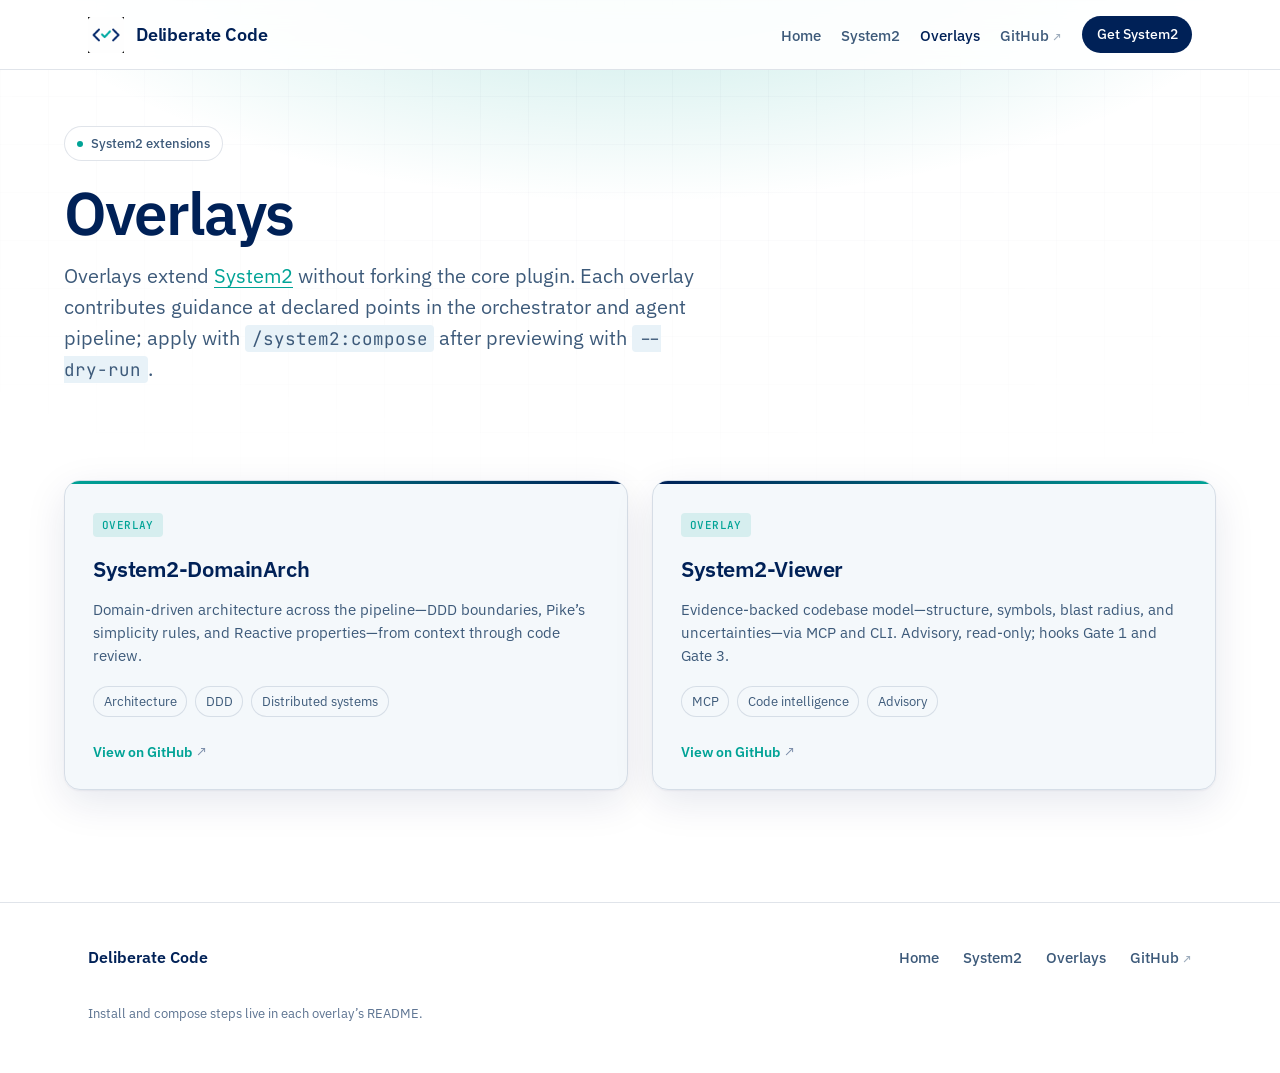
==== overlays/index.html @ 23c70633 "Initial site: Deliberate Code organization homepage and product pages Static GitHub Pages site with " ====
<!DOCTYPE html>
<html lang="en">
  <head>
    <meta charset="utf-8" />
    <meta name="viewport" content="width=device-width, initial-scale=1" />
    <title>Overlays — Deliberate Code</title>
    <meta
      name="description"
      content="System2 overlay library: extensions that inject domain guidance into the multi-agent pipeline."
    />
    <meta property="og:title" content="Overlays — Deliberate Code" />
    <meta
      property="og:description"
      content="System2 overlay library: extensions that inject domain guidance into the multi-agent pipeline."
    />
    <meta property="og:type" content="website" />
    <meta
      property="og:url"
      content="https://deliberatecode.github.io/overlays/"
    />
    <meta
      property="og:image"
      content="https://deliberatecode.github.io/assets/apple-touch-icon.png"
    />
    <link rel="icon" href="../assets/favicon-96.png" type="image/png" />
    <link rel="apple-touch-icon" href="../assets/apple-touch-icon.png" />
    <link rel="preconnect" href="https://fonts.googleapis.com" />
    <link rel="preconnect" href="https://fonts.gstatic.com" crossorigin />
    <link
      href="https://fonts.googleapis.com/css2?family=IBM+Plex+Sans:wght@400;500;600&family=JetBrains+Mono:wght@400;500&display=swap"
      rel="stylesheet"
    />
    <link rel="stylesheet" href="../css/site.css" />
    <script src="../js/site.js" defer></script>
  </head>
  <body>
    <a class="skip-link" href="#main">Skip to content</a>

    <header class="site-header">
      <div class="header-inner">
        <a class="brand" href="/">
          <img
            class="brand-mark"
            src="../assets/favicon-96.png"
            width="36"
            height="36"
            alt=""
          />
          <span class="brand-text">Deliberate Code</span>
        </a>
        <nav class="site-nav" data-site-nav aria-label="Site"></nav>
      </div>
    </header>

    <main id="main">
      <section class="page-hero wrap">
        <p class="hero-eyebrow">System2 extensions</p>
        <h1>Overlays</h1>
        <p class="hero-lede section-intro--full">
          Overlays extend <a href="/system2/">System2</a> without forking the
          core plugin. Each overlay contributes guidance at declared points in
          the orchestrator and agent pipeline; apply with
          <code>/system2:compose</code> after previewing with
          <code>--dry-run</code>.
        </p>
      </section>

      <section class="section wrap overlay-grid-section">
        <div class="overlay-grid">
          <article class="overlay-card overlay-card--domainarch">
            <a
              class="overlay-card-link external"
              href="https://github.com/DeliberateCode/System2-DomainArch"
              target="_blank"
              rel="noopener noreferrer"
            >
              <span class="overlay-card-accent" aria-hidden="true"></span>
              <span class="overlay-card-badge">overlay</span>
              <h2 class="overlay-card-title">System2-DomainArch</h2>
              <p class="overlay-card-desc">
                Domain-driven architecture across the pipeline—DDD boundaries,
                Pike’s simplicity rules, and Reactive properties—from context
                through code review.
              </p>
              <div class="tag-row overlay-card-tags">
                <span class="tag">Architecture</span>
                <span class="tag">DDD</span>
                <span class="tag">Distributed systems</span>
              </div>
              <span class="overlay-card-cta">View on GitHub</span>
            </a>
          </article>

          <article class="overlay-card overlay-card--viewer">
            <a
              class="overlay-card-link external"
              href="https://github.com/DeliberateCode/System2-Viewer"
              target="_blank"
              rel="noopener noreferrer"
            >
              <span class="overlay-card-accent" aria-hidden="true"></span>
              <span class="overlay-card-badge">overlay</span>
              <h2 class="overlay-card-title">System2-Viewer</h2>
              <p class="overlay-card-desc">
                Evidence-backed codebase model—structure, symbols, blast radius,
                and uncertainties—via MCP and CLI. Advisory, read-only;
                hooks Gate&nbsp;1 and Gate&nbsp;3.
              </p>
              <div class="tag-row overlay-card-tags">
                <span class="tag">MCP</span>
                <span class="tag">Code intelligence</span>
                <span class="tag">Advisory</span>
              </div>
              <span class="overlay-card-cta">View on GitHub</span>
            </a>
          </article>
        </div>
      </section>
    </main>

    <footer class="site-footer">
      <div class="wrap footer-inner">
        <span class="footer-brand">Deliberate Code</span>
        <ul class="footer-links">
          <li><a href="/">Home</a></li>
          <li><a href="/system2/">System2</a></li>
          <li><a href="/overlays/">Overlays</a></li>
          <li>
            <a
              class="external"
              href="https://github.com/DeliberateCode"
              target="_blank"
              rel="noopener noreferrer"
              >GitHub</a
            >
          </li>
        </ul>
        <p class="footer-meta">
          Install and compose steps live in each overlay’s README.
        </p>
      </div>
    </footer>
  </body>
</html>
---- css/site.css ----
/* Deliberate Code — site styles */

:root {
  color-scheme: light dark;

  --font-display: "IBM Plex Sans", ui-sans-serif, system-ui, sans-serif;
  --font-body: "IBM Plex Sans", ui-sans-serif, system-ui, sans-serif;
  --font-mono: "JetBrains Mono", ui-monospace, monospace;

  /* Brand palette from Deliberate Code logo assets */
  --brand-navy: #002157;
  --brand-teal: #00a396;
  --brand-navy-rgb: 0, 33, 87;
  --brand-teal-rgb: 0, 163, 150;

  --bg: #ffffff;
  --bg-elevated: #f4f8fb;
  --fg: var(--brand-navy);
  --muted: #3d5a7a;
  --muted-soft: #5c7391;
  --accent: var(--brand-teal);
  --accent-hover: #008a80;
  --accent-soft: rgba(var(--brand-teal-rgb), 0.12);
  --accent-glow: rgba(var(--brand-teal-rgb), 0.28);
  --border: rgba(var(--brand-navy-rgb), 0.12);
  --border-strong: rgba(var(--brand-navy-rgb), 0.22);
  --surface: rgba(255, 255, 255, 0.82);
  --shadow: 0 1px 2px rgba(var(--brand-navy-rgb), 0.06),
    0 12px 40px rgba(var(--brand-navy-rgb), 0.1);
  --code-bg: #e8f2f8;
  --grid-line: rgba(var(--brand-navy-rgb), 0.06);
  --header-bg: rgba(255, 255, 255, 0.9);
  --step-bg: #ffffff;
  --system1-bg: rgba(var(--brand-navy-rgb), 0.04);
  --system2-bg: rgba(var(--brand-teal-rgb), 0.08);
}

@media (prefers-color-scheme: dark) {
  :root {
    --bg: #001428;
    --bg-elevated: #0a2240;
    --fg: #eef4fb;
    --muted: #8aa3c0;
    --muted-soft: #6b849f;
    --accent: #00c9b7;
    --accent-hover: #5ee8dc;
    --accent-soft: rgba(var(--brand-teal-rgb), 0.18);
    --accent-glow: rgba(var(--brand-teal-rgb), 0.35);
    --border: rgba(238, 244, 251, 0.1);
    --border-strong: rgba(238, 244, 251, 0.18);
    --surface: rgba(10, 34, 64, 0.85);
    --shadow: 0 1px 2px rgba(0, 0, 0, 0.35),
      0 16px 48px rgba(0, 0, 0, 0.45);
    --code-bg: #0f2847;
    --grid-line: rgba(238, 244, 251, 0.05);
    --header-bg: rgba(0, 20, 40, 0.92);
    --step-bg: #0a2240;
    --system1-bg: rgba(238, 244, 251, 0.04);
    --system2-bg: rgba(var(--brand-teal-rgb), 0.12);
  }
}

*,
*::before,
*::after {
  box-sizing: border-box;
}

html {
  -webkit-text-size-adjust: 100%;
  scroll-behavior: smooth;
}

@media (prefers-reduced-motion: reduce) {
  html {
    scroll-behavior: auto;
  }

  *,
  *::before,
  *::after {
    animation-duration: 0.01ms !important;
    animation-iteration-count: 1 !important;
    transition-duration: 0.01ms !important;
  }
}

body {
  margin: 0;
  min-height: 100dvh;
  background-color: var(--bg);
  color: var(--fg);
  font-family: var(--font-body);
  font-size: 1.0625rem;
  line-height: 1.65;
  font-weight: 400;
}

body::before {
  content: "";
  position: fixed;
  inset: 0;
  z-index: -2;
  background:
    radial-gradient(
      ellipse 80% 50% at 50% -10%,
      var(--accent-glow),
      transparent 65%
    ),
    linear-gradient(180deg, var(--bg) 0%, var(--bg) 100%);
  pointer-events: none;
}

body::after {
  content: "";
  position: fixed;
  inset: 0;
  z-index: -1;
  opacity: 0.45;
  background-image:
    linear-gradient(var(--grid-line) 1px, transparent 1px),
    linear-gradient(90deg, var(--grid-line) 1px, transparent 1px);
  background-size: 48px 48px;
  mask-image: radial-gradient(ellipse 90% 70% at 50% 0%, black, transparent);
  pointer-events: none;
}

img,
svg {
  display: block;
  max-width: 100%;
}

a {
  color: var(--accent);
  text-decoration-thickness: 1px;
  text-underline-offset: 0.18em;
}

a:hover {
  color: var(--accent-hover);
}

a:focus-visible {
  outline: 2px solid var(--accent);
  outline-offset: 3px;
}

.skip-link {
  position: absolute;
  left: -9999px;
  top: 0;
  z-index: 100;
  padding: 0.5rem 1rem;
  background: var(--fg);
  color: var(--bg);
}

.skip-link:focus {
  left: 1rem;
  top: 1rem;
}

/* Header */

.site-header {
  position: sticky;
  top: 0;
  z-index: 50;
  border-bottom: 1px solid var(--border);
  background: var(--header-bg);
  backdrop-filter: blur(12px);
  -webkit-backdrop-filter: blur(12px);
}

.header-inner {
  display: flex;
  align-items: center;
  justify-content: space-between;
  gap: 1rem 1.5rem;
  max-width: 72rem;
  margin: 0 auto;
  padding: 1rem 1.5rem;
}

.site-nav {
  flex: 1 1 auto;
  min-width: 0;
}

@media (max-width: 52rem) {
  .header-inner {
    flex-wrap: wrap;
  }

  .site-nav {
    width: 100%;
  }

  .site-nav ul {
    justify-content: flex-start;
    gap: 0.35rem 1rem;
  }
}

.brand {
  display: flex;
  align-items: center;
  gap: 0.75rem;
  color: var(--fg);
  text-decoration: none;
  font-weight: 500;
  letter-spacing: -0.01em;
}

.brand:hover {
  color: var(--fg);
}

.brand-mark {
  flex-shrink: 0;
  width: auto;
  height: 2.25rem;
}

@media (prefers-color-scheme: dark) {
  .brand-mark {
    border-radius: 0.35rem;
    background: #ffffff;
    padding: 0.15rem;
  }
}

.brand-text {
  font-family: var(--font-display);
  font-size: 1.125rem;
  font-weight: 600;
}

.site-nav ul {
  display: flex;
  flex-wrap: wrap;
  align-items: center;
  justify-content: flex-end;
  gap: 0.25rem 1.25rem;
  margin: 0;
  padding: 0;
  list-style: none;
}

.site-nav a {
  color: var(--muted);
  text-decoration: none;
  font-size: 0.9375rem;
  font-weight: 500;
}

.site-nav a:hover,
.site-nav a[aria-current="page"] {
  color: var(--fg);
}

.nav-cta {
  display: inline-flex;
  align-items: center;
  padding: 0.45rem 0.9rem;
  border-radius: 999px;
  background: var(--brand-navy);
  color: #ffffff !important;
  font-size: 0.875rem !important;
  text-decoration: none !important;
  transition: transform 0.2s ease, opacity 0.2s ease;
}

.nav-cta:hover {
  transform: translateY(-1px);
  opacity: 0.92;
  color: #ffffff !important;
  background: var(--brand-navy);
}

/* Layout */

.wrap {
  max-width: 72rem;
  margin: 0 auto;
  padding: 0 1.5rem;
}

.section {
  padding: 5rem 0;
}

.section-label {
  margin: 0 0 1rem;
  font-size: 0.75rem;
  font-weight: 600;
  letter-spacing: 0.12em;
  text-transform: uppercase;
  color: var(--accent);
}

.section-title {
  margin: 0 0 1rem;
  font-family: var(--font-display);
  font-size: clamp(1.75rem, 4vw, 2.5rem);
  font-weight: 600;
  line-height: 1.15;
  letter-spacing: -0.02em;
}

.section-intro {
  margin: 0;
  max-width: 38rem;
  color: var(--muted);
  font-size: 1.125rem;
  line-height: 1.6;
}

.section-intro--full {
  max-width: none;
}

/* Hero */

.hero {
  padding: 4.5rem 0 6rem;
}

.hero-inner {
  display: grid;
  gap: 3rem;
  align-items: end;
}

@media (min-width: 56rem) {
  .hero-inner {
    grid-template-columns: 1.15fr 0.85fr;
    gap: 4rem;
  }
}

.hero-eyebrow {
  display: inline-flex;
  align-items: center;
  gap: 0.5rem;
  margin: 0 0 1.25rem;
  padding: 0.35rem 0.75rem;
  border: 1px solid var(--border);
  border-radius: 999px;
  background: var(--surface);
  font-size: 0.8125rem;
  font-weight: 500;
  color: var(--muted);
}

.hero-eyebrow::before {
  content: "";
  width: 6px;
  height: 6px;
  border-radius: 50%;
  background: var(--accent);
}

.hero h1 {
  margin: 0 0 1.25rem;
  font-family: var(--font-display);
  font-size: clamp(2.75rem, 7vw, 4.25rem);
  font-weight: 600;
  line-height: 1.05;
  letter-spacing: -0.03em;
}

.hero-lede {
  margin: 0 0 2rem;
  max-width: 32rem;
  font-size: 1.25rem;
  line-height: 1.55;
  color: var(--muted);
}

.hero-actions {
  display: flex;
  flex-wrap: wrap;
  gap: 0.75rem 1rem;
}

.btn {
  display: inline-flex;
  align-items: center;
  justify-content: center;
  gap: 0.4rem;
  padding: 0.75rem 1.35rem;
  border-radius: 0.5rem;
  font-size: 0.9375rem;
  font-weight: 600;
  text-decoration: none;
  transition: transform 0.2s ease, box-shadow 0.2s ease, background 0.2s ease;
}

.btn:hover {
  transform: translateY(-2px);
}

.btn-primary {
  background: var(--accent);
  color: #fff !important;
  box-shadow: 0 4px 20px var(--accent-glow);
}

.btn-primary:hover {
  background: var(--accent-hover);
  color: #fff !important;
}

.btn-secondary {
  border: 1px solid var(--border-strong);
  background: var(--bg-elevated);
  color: var(--fg) !important;
  text-decoration: none;
}

.btn-secondary:hover {
  color: var(--fg) !important;
  border-color: var(--accent);
}

.hero-aside {
  padding: 1.75rem;
  border: 1px solid var(--border);
  border-radius: 1rem;
  background: var(--surface);
  box-shadow: var(--shadow);
  animation: rise 0.7s ease both;
  animation-delay: 0.15s;
}

@media (prefers-reduced-motion: no-preference) {
  .hero h1,
  .hero-lede,
  .hero-actions,
  .hero-eyebrow {
    animation: rise 0.65s ease both;
  }

  .hero-eyebrow {
    animation-delay: 0s;
  }

  .hero h1 {
    animation-delay: 0.06s;
  }

  .hero-lede {
    animation-delay: 0.12s;
  }

  .hero-actions {
    animation-delay: 0.18s;
  }
}

@keyframes rise {
  from {
    opacity: 0;
    transform: translateY(14px);
  }

  to {
    opacity: 1;
    transform: translateY(0);
  }
}

.hero-aside h2 {
  margin: 0 0 1rem;
  font-size: 0.75rem;
  font-weight: 600;
  letter-spacing: 0.1em;
  text-transform: uppercase;
  color: var(--muted);
}

.pipeline-mini {
  display: flex;
  flex-wrap: wrap;
  gap: 0.35rem;
  margin: 0;
  padding: 0;
  list-style: none;
}

.pipeline-mini li {
  padding: 0.3rem 0.55rem;
  border-radius: 0.35rem;
  background: var(--code-bg);
  font-family: var(--font-mono);
  font-size: 0.6875rem;
  color: var(--muted);
}

.hero-aside p {
  margin: 1.25rem 0 0;
  font-size: 0.9375rem;
  color: var(--muted-soft);
  line-height: 1.5;
}

/* Dual process */

.dual-grid {
  display: grid;
  gap: 1.25rem;
}

@media (min-width: 40rem) {
  .dual-grid {
    grid-template-columns: 1fr 1fr;
  }
}

.dual-card {
  padding: 1.75rem;
  border-radius: 1rem;
  border: 1px solid var(--border);
}

.dual-card h3 {
  margin: 0 0 0.75rem;
  font-family: var(--font-display);
  font-size: 1.375rem;
  font-weight: 600;
}

.dual-card p {
  margin: 0;
  color: var(--muted);
  font-size: 0.9875rem;
}

.dual-card--fast {
  background: var(--system1-bg);
}

.dual-card--slow {
  background: var(--system2-bg);
  border-color: rgba(var(--brand-teal-rgb), 0.35);
}

/* Principles */

.principles-grid {
  display: grid;
  gap: 1.25rem;
  margin-top: 2.5rem;
}

@media (min-width: 48rem) {
  .principles-grid {
    grid-template-columns: repeat(3, 1fr);
  }
}

.principle {
  padding: 1.75rem 1.5rem;
  border: 1px solid var(--border);
  border-radius: 1rem;
  background: var(--bg-elevated);
  transition: border-color 0.2s ease, transform 0.2s ease;
}

.principle:hover {
  border-color: var(--border-strong);
  transform: translateY(-3px);
}

.principle-num {
  display: block;
  margin-bottom: 1rem;
  font-family: var(--font-display);
  font-size: 2rem;
  line-height: 1;
  font-weight: 600;
  color: var(--accent);
}

.principle h3 {
  margin: 0 0 0.5rem;
  font-size: 1.125rem;
  font-weight: 600;
}

.principle p {
  margin: 0;
  font-size: 0.9375rem;
  color: var(--muted);
  line-height: 1.55;
}

/* Product card */

.product-featured {
  display: grid;
  gap: 2rem;
  padding: 2rem;
  border: 1px solid var(--border);
  border-radius: 1.25rem;
  background: linear-gradient(
    145deg,
    var(--bg-elevated) 0%,
    var(--accent-soft) 100%
  );
  box-shadow: var(--shadow);
}

@media (min-width: 52rem) {
  .product-featured {
    grid-template-columns: 1fr auto;
    align-items: center;
    padding: 2.5rem 2.75rem;
  }
}

.product-badge {
  display: inline-block;
  margin-bottom: 0.75rem;
  padding: 0.25rem 0.6rem;
  border-radius: 0.25rem;
  background: var(--accent-soft);
  font-family: var(--font-mono);
  font-size: 0.75rem;
  font-weight: 500;
  color: var(--accent);
}

.product-featured h3 {
  margin: 0 0 0.75rem;
  font-family: var(--font-display);
  font-size: clamp(1.75rem, 3vw, 2.25rem);
  font-weight: 600;
  letter-spacing: -0.02em;
}

.product-featured p {
  margin: 0 0 1.25rem;
  max-width: 32rem;
  color: var(--muted);
}

.tag-row {
  display: flex;
  flex-wrap: wrap;
  gap: 0.5rem;
  margin-bottom: 1.5rem;
}

.tag {
  padding: 0.25rem 0.6rem;
  border: 1px solid var(--border);
  border-radius: 999px;
  font-size: 0.8125rem;
  color: var(--muted);
  background: var(--bg-elevated);
}

.product-actions {
  display: flex;
  flex-wrap: wrap;
  gap: 0.75rem;
}

/* System2 page */

.page-hero {
  padding: 3.5rem 0 4rem;
}

.page-hero h1 {
  margin: 0 0 1rem;
  font-family: var(--font-display);
  font-size: clamp(2.5rem, 6vw, 3.75rem);
  font-weight: 600;
  line-height: 1.05;
  letter-spacing: -0.03em;
}

.page-hero .hero-lede {
  max-width: 40rem;
}

/* Pipeline */

.pipeline-section {
  padding-top: 0;
}

.pipeline-track {
  display: grid;
  gap: 0.75rem;
  margin-top: 2rem;
  padding: 0;
  list-style: none;
}

@media (min-width: 48rem) {
  .pipeline-track {
    grid-template-columns: repeat(4, 1fr);
  }

  .pipeline-track li:nth-child(5),
  .pipeline-track li:nth-child(6),
  .pipeline-track li:nth-child(7),
  .pipeline-track li:nth-child(8) {
    grid-column: span 1;
  }
}

@media (min-width: 64rem) {
  .pipeline-track {
    grid-template-columns: repeat(8, 1fr);
  }
}

.pipeline-step {
  position: relative;
  padding: 1.25rem 1rem;
  border: 1px solid var(--border);
  border-radius: 0.75rem;
  background: var(--step-bg);
  transition: border-color 0.2s ease, transform 0.2s ease;
}

.pipeline-step:hover {
  border-color: var(--accent);
  transform: translateY(-2px);
}

.pipeline-step .gate {
  display: block;
  margin-bottom: 0.5rem;
  font-family: var(--font-mono);
  font-size: 0.6875rem;
  font-weight: 500;
  letter-spacing: 0.06em;
  text-transform: uppercase;
  color: var(--accent);
}

.pipeline-step strong {
  display: block;
  font-size: 0.9375rem;
  font-weight: 600;
  line-height: 1.3;
}

.pipeline-step span {
  display: block;
  margin-top: 0.35rem;
  font-size: 0.8125rem;
  color: var(--muted-soft);
  line-height: 1.4;
}

/* Feature grid */

.features-grid {
  display: grid;
  gap: 1.25rem;
  margin-top: 2.5rem;
}

@media (min-width: 40rem) {
  .features-grid {
    grid-template-columns: repeat(2, 1fr);
  }
}

.feature-card {
  padding: 1.75rem;
  border: 1px solid var(--border);
  border-radius: 1rem;
  background: var(--bg-elevated);
}

.feature-card h3 {
  margin: 0 0 0.65rem;
  font-size: 1.0625rem;
  font-weight: 600;
}

.feature-card p {
  margin: 0;
  font-size: 0.9375rem;
  color: var(--muted);
  line-height: 1.55;
}

.feature-card .mono {
  font-family: var(--font-mono);
  font-size: 0.875em;
  color: var(--fg);
}

/* Spec tree */

.spec-panel {
  margin-top: 2.5rem;
  padding: 1.5rem 1.75rem;
  border: 1px solid var(--border);
  border-radius: 1rem;
  background: var(--code-bg);
  overflow-x: auto;
}

.spec-panel pre {
  margin: 0;
  font-family: var(--font-mono);
  font-size: 0.8125rem;
  line-height: 1.7;
  color: var(--fg);
  background: transparent;
}

.spec-panel .comment {
  color: var(--muted-soft);
}

/* Install */

.install-block {
  margin-top: 2rem;
  border: 1px solid var(--border);
  border-radius: 1rem;
  overflow: hidden;
  background: var(--bg-elevated);
}

.install-step {
  border-bottom: 1px solid var(--border);
}

.install-step:last-child {
  border-bottom: none;
}

.install-step header {
  display: flex;
  align-items: center;
  justify-content: space-between;
  gap: 1rem;
  padding: 0.85rem 1.5rem;
  background: var(--accent-soft);
}

.install-step header h3 {
  margin: 0;
  font-size: 0.8125rem;
  font-weight: 600;
  letter-spacing: 0.06em;
  text-transform: uppercase;
  color: var(--muted);
}

.copy-btn {
  flex-shrink: 0;
  padding: 0.35rem 0.75rem;
  border: 1px solid var(--border-strong);
  border-radius: 0.35rem;
  background: var(--bg-elevated);
  color: var(--fg);
  font-family: var(--font-body);
  font-size: 0.75rem;
  font-weight: 600;
  cursor: pointer;
  transition: background 0.15s ease, border-color 0.15s ease;
}

.copy-btn:hover {
  border-color: var(--accent);
}

.copy-btn:focus-visible {
  outline: 2px solid var(--accent);
  outline-offset: 2px;
}

.copy-btn.copied {
  border-color: var(--accent);
  color: var(--accent);
}

.install-step pre,
.install-step-note {
  margin: 0;
  padding: 1.15rem 1.5rem;
}

.install-step pre {
  overflow-x: auto;
  font-family: var(--font-mono);
  font-size: 0.8125rem;
  line-height: 1.6;
  background: transparent;
}

.install-step-note {
  font-size: 0.9375rem;
  color: var(--muted);
  line-height: 1.55;
}

.install-note {
  margin: 1.25rem 0 0;
  font-size: 0.9375rem;
  color: var(--muted);
}

.install-note code {
  font-family: var(--font-mono);
  font-size: 0.9em;
  padding: 0.1em 0.35em;
  border-radius: 0.25rem;
  background: var(--code-bg);
}

/* Agents accordion */

.agents-details {
  margin-top: 2.5rem;
  border: 1px solid var(--border);
  border-radius: 1rem;
  background: var(--bg-elevated);
  overflow: hidden;
}

.agents-details summary {
  padding: 1.25rem 1.5rem;
  font-weight: 600;
  cursor: pointer;
  list-style: none;
}

.agents-details summary::-webkit-details-marker {
  display: none;
}

.agents-details summary::after {
  content: "+";
  float: right;
  font-family: var(--font-mono);
  color: var(--muted);
}

.agents-details[open] summary::after {
  content: "−";
}

.agents-table-wrap {
  overflow-x: auto;
  border-top: 1px solid var(--border);
}

.agents-table {
  width: 100%;
  border-collapse: collapse;
  font-size: 0.875rem;
}

.agents-table th,
.agents-table td {
  padding: 0.75rem 1.25rem;
  text-align: left;
  border-bottom: 1px solid var(--border);
  vertical-align: top;
}

.agents-table th {
  font-size: 0.6875rem;
  font-weight: 600;
  letter-spacing: 0.08em;
  text-transform: uppercase;
  color: var(--muted);
  background: var(--accent-soft);
}

.agents-table tr:last-child td {
  border-bottom: none;
}

.agents-table code {
  font-family: var(--font-mono);
  font-size: 0.8125rem;
  white-space: nowrap;
}

/* Footer */

.site-footer {
  margin-top: 2rem;
  border-top: 1px solid var(--border);
  padding: 2.5rem 0 3rem;
}

.footer-inner {
  display: flex;
  flex-wrap: wrap;
  align-items: center;
  justify-content: space-between;
  gap: 1.5rem;
}

.footer-brand {
  font-family: var(--font-display);
  font-size: 1rem;
  font-weight: 600;
  color: var(--fg);
}

.footer-links {
  display: flex;
  flex-wrap: wrap;
  gap: 1rem 1.5rem;
  margin: 0;
  padding: 0;
  list-style: none;
}

.footer-links a {
  color: var(--muted);
  text-decoration: none;
  font-size: 0.9375rem;
  font-weight: 500;
}

.footer-links a:hover {
  color: var(--fg);
}

.footer-meta {
  width: 100%;
  margin: 0.5rem 0 0;
  font-size: 0.8125rem;
  color: var(--muted-soft);
}

:not(pre) > code {
  font-family: var(--font-mono);
  font-size: 0.875em;
  padding: 0.1em 0.38em;
  border-radius: 0.25rem;
  background: var(--code-bg);
}

.pipeline-step code {
  font-size: 0.75rem;
  padding: 0.08em 0.3em;
}

/* Overlay grid */

.overlay-grid-section {
  padding-top: 0;
}

.overlay-grid {
  display: grid;
  gap: 1.5rem;
}

@media (min-width: 48rem) {
  .overlay-grid {
    grid-template-columns: repeat(2, 1fr);
  }
}

.overlay-card {
  position: relative;
  border-radius: 1rem;
  background: var(--bg-elevated);
  box-shadow: var(--shadow);
  transition: transform 0.2s ease, box-shadow 0.2s ease;
}

.overlay-card:hover {
  transform: translateY(-4px);
  box-shadow:
    0 4px 12px rgba(var(--brand-navy-rgb), 0.08),
    0 20px 48px rgba(var(--brand-navy-rgb), 0.12);
}

.overlay-card-link {
  display: block;
  position: relative;
  padding: 1.75rem 1.75rem 1.5rem;
  color: inherit;
  text-decoration: none;
  border: 1px solid var(--border);
  border-radius: 1rem;
  overflow: hidden;
}

.overlay-card-link:hover {
  color: inherit;
  border-color: var(--border-strong);
}

.overlay-card-accent {
  position: absolute;
  top: 0;
  left: 0;
  right: 0;
  height: 3px;
  background: linear-gradient(
    90deg,
    var(--brand-navy) 0%,
    var(--accent) 100%
  );
}

.overlay-card--viewer .overlay-card-accent {
  background: linear-gradient(90deg, var(--brand-navy), var(--accent));
}

.overlay-card--domainarch .overlay-card-accent {
  background: linear-gradient(90deg, var(--accent), var(--brand-navy));
}

.overlay-card-badge {
  display: inline-block;
  margin-bottom: 0.85rem;
  padding: 0.2rem 0.55rem;
  border-radius: 0.25rem;
  background: var(--accent-soft);
  font-family: var(--font-mono);
  font-size: 0.6875rem;
  font-weight: 500;
  letter-spacing: 0.04em;
  text-transform: uppercase;
  color: var(--accent);
}

.overlay-card-title {
  margin: 0 0 0.65rem;
  font-size: 1.375rem;
  font-weight: 600;
  letter-spacing: -0.02em;
  color: var(--fg);
}

.overlay-card-desc {
  margin: 0;
  font-size: 0.9375rem;
  line-height: 1.55;
  color: var(--muted);
}

.overlay-card-tags {
  margin-top: 1.15rem;
  margin-bottom: 1.25rem;
}

.overlay-card-cta {
  display: inline-flex;
  align-items: center;
  font-size: 0.875rem;
  font-weight: 600;
  color: var(--accent);
}

.overlay-card-link:hover .overlay-card-cta {
  color: var(--accent-hover);
}

.external::after {
  content: " ↗";
  font-size: 0.8em;
  opacity: 0.5;
}
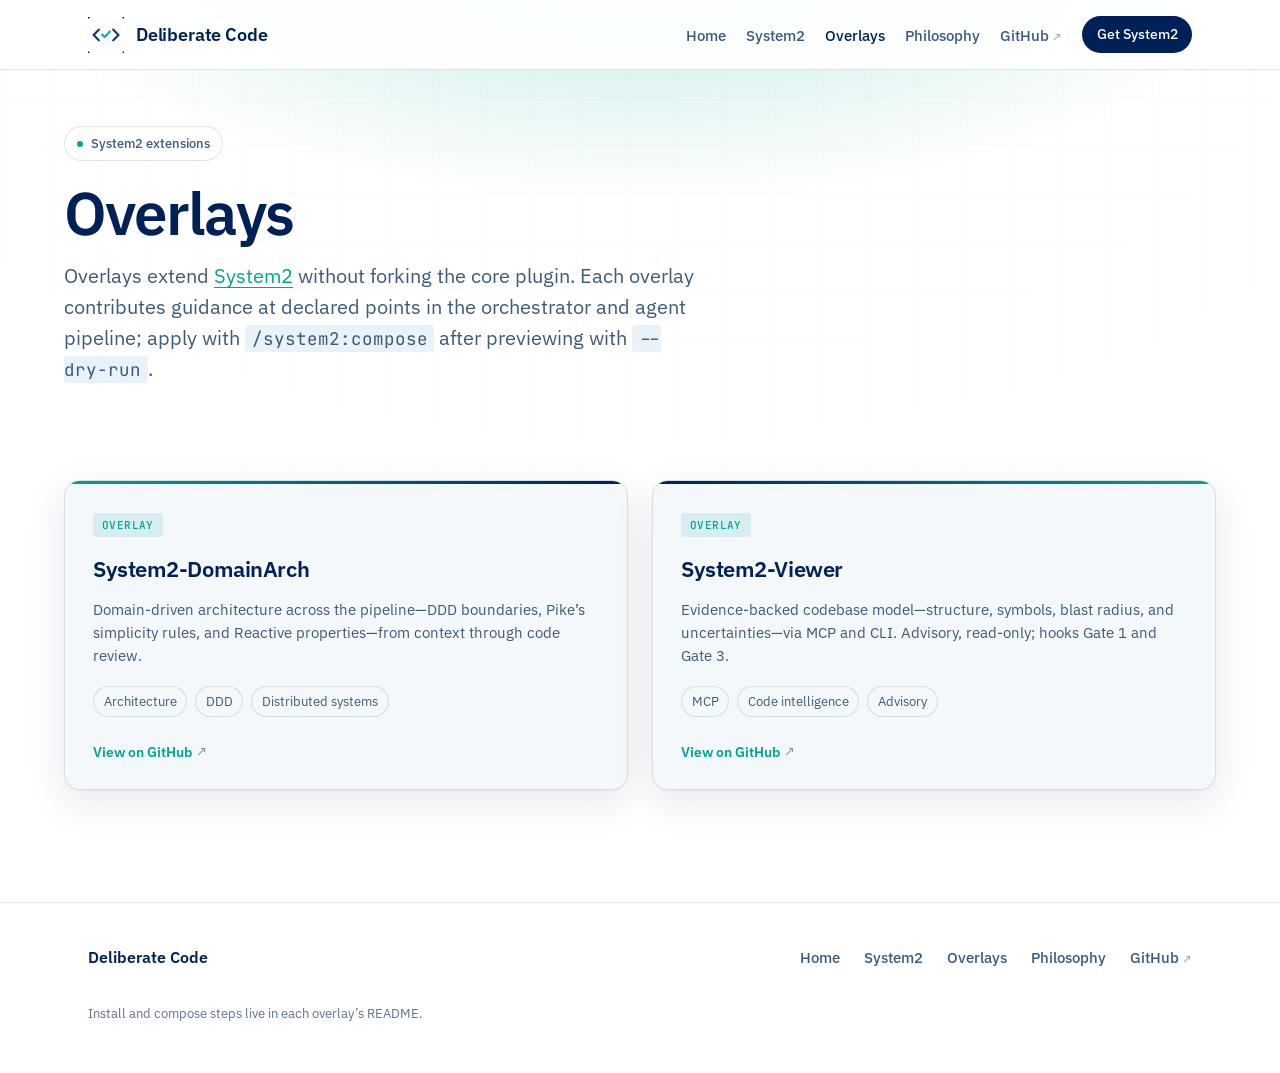
==== commit 42fea1d0: "Add Philosophy essay page: "Fast models, slow engineering" A long-form piece developing the System 1" ====
--- a/overlays/index.html
+++ b/overlays/index.html
@@ -125,6 +125,7 @@
           <li><a href="/">Home</a></li>
           <li><a href="/system2/">System2</a></li>
           <li><a href="/overlays/">Overlays</a></li>
+          <li><a href="/philosophy/">Philosophy</a></li>
           <li>
             <a
               class="external"
--- a/css/site.css
+++ b/css/site.css
@@ -1176,3 +1176,144 @@
   font-size: 0.8em;
   opacity: 0.5;
 }
+
+/* ── Long-form essay / Philosophy page ───────────────────────────── */
+.essay {
+  max-width: 44rem;
+  margin: 0 auto;
+}
+
+.essay > p,
+.essay > ul,
+.essay > ol {
+  color: var(--fg);
+}
+
+.essay p {
+  margin: 0 0 1.4rem;
+  font-size: 1.125rem;
+  line-height: 1.72;
+}
+
+.essay-lede {
+  font-size: clamp(1.2rem, 2.5vw, 1.4rem);
+  line-height: 1.55;
+  color: var(--muted);
+  margin-bottom: 2.25rem;
+}
+
+.essay h2 {
+  margin: 3.25rem 0 1.1rem;
+  font-family: var(--font-display);
+  font-size: clamp(1.4rem, 3vw, 1.95rem);
+  font-weight: 600;
+  line-height: 1.2;
+  letter-spacing: -0.02em;
+}
+
+.essay h3 {
+  margin: 2rem 0 0.75rem;
+  font-size: 1.2rem;
+  font-weight: 600;
+}
+
+.essay strong {
+  font-weight: 600;
+}
+
+.essay blockquote {
+  margin: 2.25rem 0;
+  padding: 1.1rem 1.6rem;
+  border-left: 3px solid var(--accent);
+  background: var(--system2-bg);
+  border-radius: 0 10px 10px 0;
+  font-size: clamp(1.2rem, 2.4vw, 1.4rem);
+  font-weight: 500;
+  line-height: 1.5;
+  letter-spacing: -0.01em;
+  color: var(--fg);
+}
+
+.essay ul,
+.essay ol {
+  margin: 0 0 1.4rem;
+  padding-left: 1.4rem;
+  font-size: 1.0625rem;
+  line-height: 1.65;
+}
+
+.essay li {
+  margin: 0 0 0.65rem;
+}
+
+.essay a {
+  color: var(--accent);
+}
+
+/* Footnotes */
+.fn-ref {
+  font-size: 0.7em;
+  font-weight: 600;
+  line-height: 0;
+  vertical-align: super;
+}
+
+.fn-ref a {
+  text-decoration: none;
+  padding: 0 0.05em;
+}
+
+.footnotes {
+  margin: 4rem auto 0;
+  max-width: 44rem;
+  padding-top: 2rem;
+  border-top: 1px solid var(--border);
+}
+
+.footnotes h2 {
+  font-size: 0.75rem;
+  font-weight: 600;
+  letter-spacing: 0.12em;
+  text-transform: uppercase;
+  color: var(--accent);
+  margin: 0 0 1.25rem;
+}
+
+.footnotes ol {
+  margin: 0;
+  padding-left: 1.4rem;
+  font-size: 0.95rem;
+  color: var(--muted);
+  line-height: 1.55;
+}
+
+.footnotes li {
+  margin: 0 0 0.85rem;
+  padding-left: 0.25rem;
+}
+
+.footnotes li:target {
+  background: var(--accent-soft);
+  border-radius: 6px;
+  box-shadow: 0 0 0 0.4rem var(--accent-soft);
+}
+
+.footnotes a {
+  color: var(--accent);
+}
+
+/* Subtle live links on cited works — quiet until hover */
+.footnotes a.cite-link {
+  color: inherit;
+  text-decoration: underline;
+  text-decoration-color: var(--border-strong);
+  text-decoration-thickness: 1px;
+  text-underline-offset: 2px;
+  transition: color 0.15s ease, text-decoration-color 0.15s ease;
+}
+
+.footnotes a.cite-link:hover,
+.footnotes a.cite-link:focus-visible {
+  color: var(--accent);
+  text-decoration-color: var(--accent);
+}
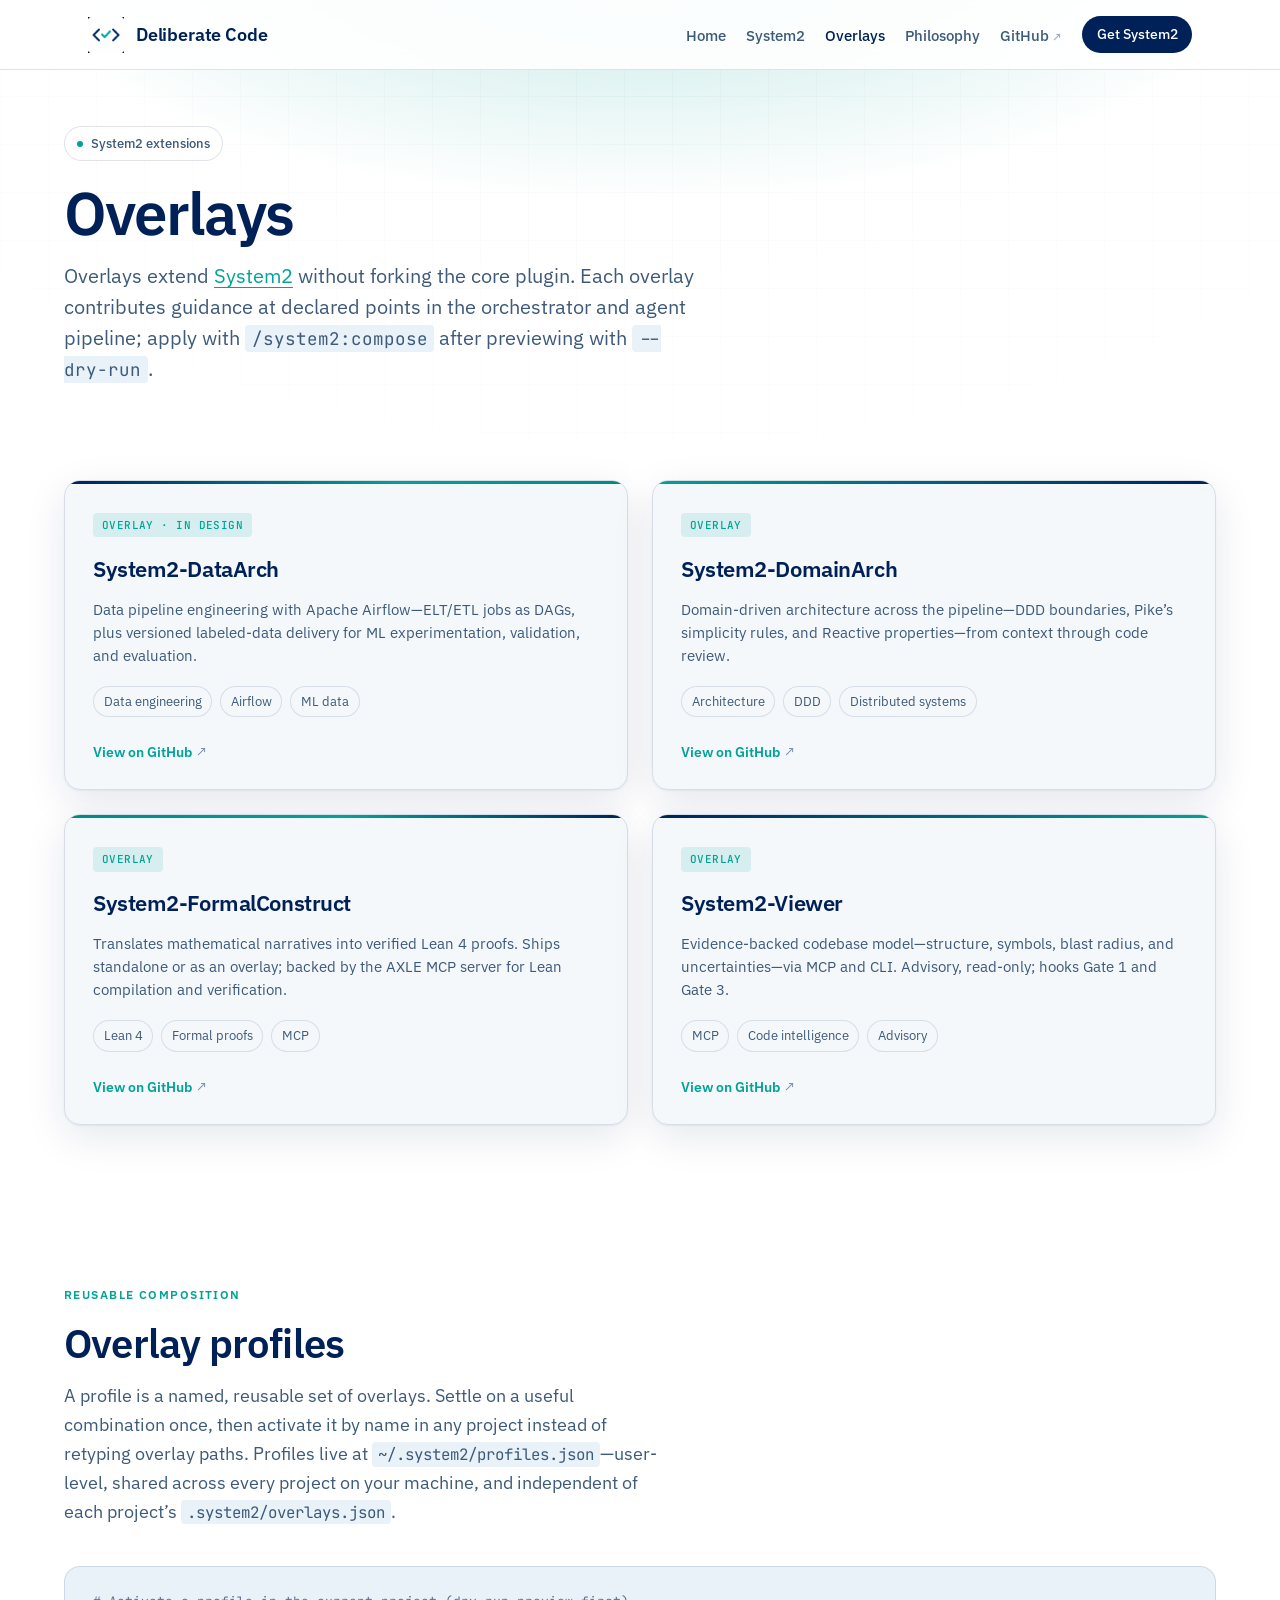
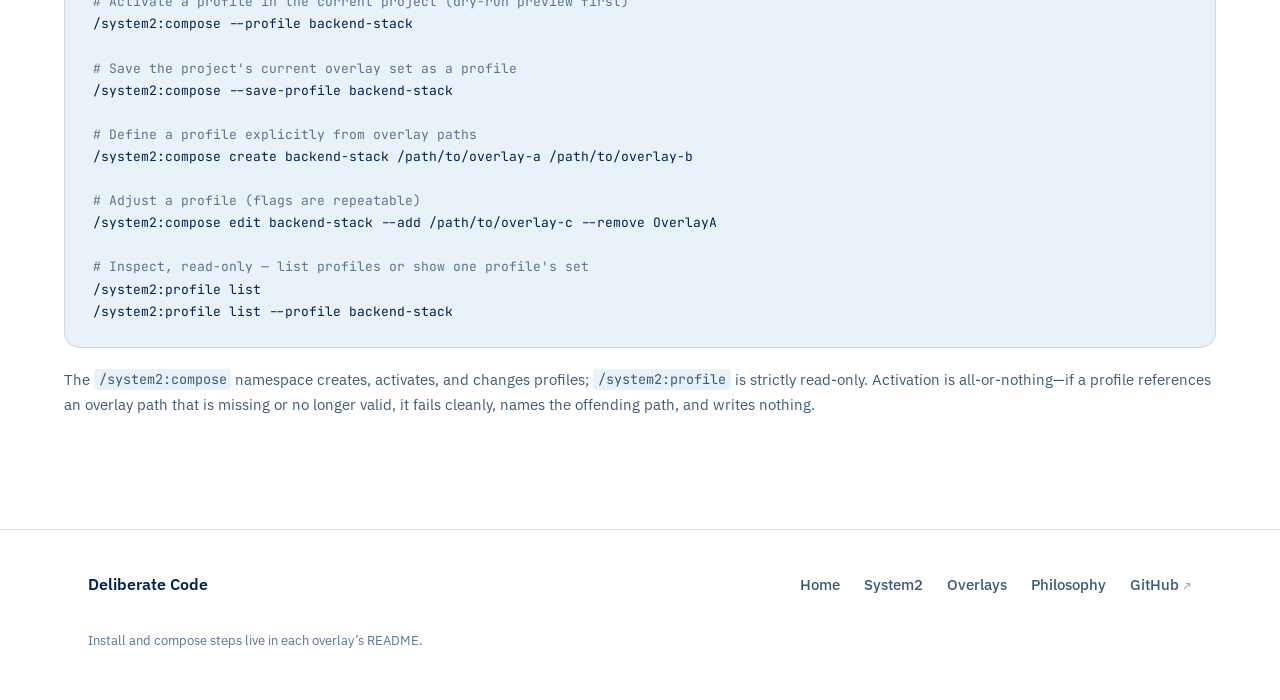
==== commit a350da7f: "Document DataArch + FormalConstruct overlays, profiles, and clearer install Overlays page: - Add ove" ====
--- a/overlays/index.html
+++ b/overlays/index.html
@@ -67,6 +67,30 @@
 
       <section class="section wrap overlay-grid-section">
         <div class="overlay-grid">
+          <article class="overlay-card overlay-card--dataarch">
+            <a
+              class="overlay-card-link external"
+              href="https://github.com/DeliberateCode/System2-DataArch"
+              target="_blank"
+              rel="noopener noreferrer"
+            >
+              <span class="overlay-card-accent" aria-hidden="true"></span>
+              <span class="overlay-card-badge">overlay · in design</span>
+              <h2 class="overlay-card-title">System2-DataArch</h2>
+              <p class="overlay-card-desc">
+                Data pipeline engineering with Apache Airflow—ELT/ETL jobs as
+                DAGs, plus versioned labeled-data delivery for ML
+                experimentation, validation, and evaluation.
+              </p>
+              <div class="tag-row overlay-card-tags">
+                <span class="tag">Data engineering</span>
+                <span class="tag">Airflow</span>
+                <span class="tag">ML data</span>
+              </div>
+              <span class="overlay-card-cta">View on GitHub</span>
+            </a>
+          </article>
+
           <article class="overlay-card overlay-card--domainarch">
             <a
               class="overlay-card-link external"
@@ -91,6 +115,30 @@
             </a>
           </article>
 
+          <article class="overlay-card overlay-card--formalconstruct">
+            <a
+              class="overlay-card-link external"
+              href="https://github.com/DeliberateCode/System2-FormalConstruct"
+              target="_blank"
+              rel="noopener noreferrer"
+            >
+              <span class="overlay-card-accent" aria-hidden="true"></span>
+              <span class="overlay-card-badge">overlay</span>
+              <h2 class="overlay-card-title">System2-FormalConstruct</h2>
+              <p class="overlay-card-desc">
+                Translates mathematical narratives into verified Lean&nbsp;4
+                proofs. Ships standalone or as an overlay; backed by the AXLE
+                MCP server for Lean compilation and verification.
+              </p>
+              <div class="tag-row overlay-card-tags">
+                <span class="tag">Lean 4</span>
+                <span class="tag">Formal proofs</span>
+                <span class="tag">MCP</span>
+              </div>
+              <span class="overlay-card-cta">View on GitHub</span>
+            </a>
+          </article>
+
           <article class="overlay-card overlay-card--viewer">
             <a
               class="overlay-card-link external"
@@ -115,6 +163,45 @@
             </a>
           </article>
         </div>
+      </section>
+
+      <section class="section wrap" id="profiles">
+        <p class="section-label">Reusable composition</p>
+        <h2 class="section-title">Overlay profiles</h2>
+        <p class="section-intro">
+          A profile is a named, reusable set of overlays. Settle on a useful
+          combination once, then activate it by name in any project instead of
+          retyping overlay paths. Profiles live at
+          <code>~/.system2/profiles.json</code>—user-level, shared across every
+          project on your machine, and independent of each project’s
+          <code>.system2/overlays.json</code>.
+        </p>
+
+        <div class="spec-panel" aria-label="Overlay profile commands">
+          <pre><span class="comment"># Activate a profile in the current project (dry-run preview first)</span>
+/system2:compose --profile backend-stack
+
+<span class="comment"># Save the project's current overlay set as a profile</span>
+/system2:compose --save-profile backend-stack
+
+<span class="comment"># Define a profile explicitly from overlay paths</span>
+/system2:compose create backend-stack /path/to/overlay-a /path/to/overlay-b
+
+<span class="comment"># Adjust a profile (flags are repeatable)</span>
+/system2:compose edit backend-stack --add /path/to/overlay-c --remove OverlayA
+
+<span class="comment"># Inspect, read-only — list profiles or show one profile's set</span>
+/system2:profile list
+/system2:profile list --profile backend-stack</pre>
+        </div>
+
+        <p class="install-note">
+          The <code>/system2:compose</code> namespace creates, activates, and
+          changes profiles; <code>/system2:profile</code> is strictly read-only.
+          Activation is all-or-nothing—if a profile references an overlay path
+          that is missing or no longer valid, it fails cleanly, names the
+          offending path, and writes nothing.
+        </p>
       </section>
     </main>
 
--- a/css/site.css
+++ b/css/site.css
@@ -1125,6 +1125,24 @@
   background: linear-gradient(90deg, var(--accent), var(--brand-navy));
 }
 
+.overlay-card--dataarch .overlay-card-accent {
+  background: linear-gradient(
+    90deg,
+    var(--brand-navy),
+    var(--accent) 60%,
+    var(--accent-hover)
+  );
+}
+
+.overlay-card--formalconstruct .overlay-card-accent {
+  background: linear-gradient(
+    90deg,
+    var(--accent-hover),
+    var(--accent) 50%,
+    var(--brand-navy)
+  );
+}
+
 .overlay-card-badge {
   display: inline-block;
   margin-bottom: 0.85rem;
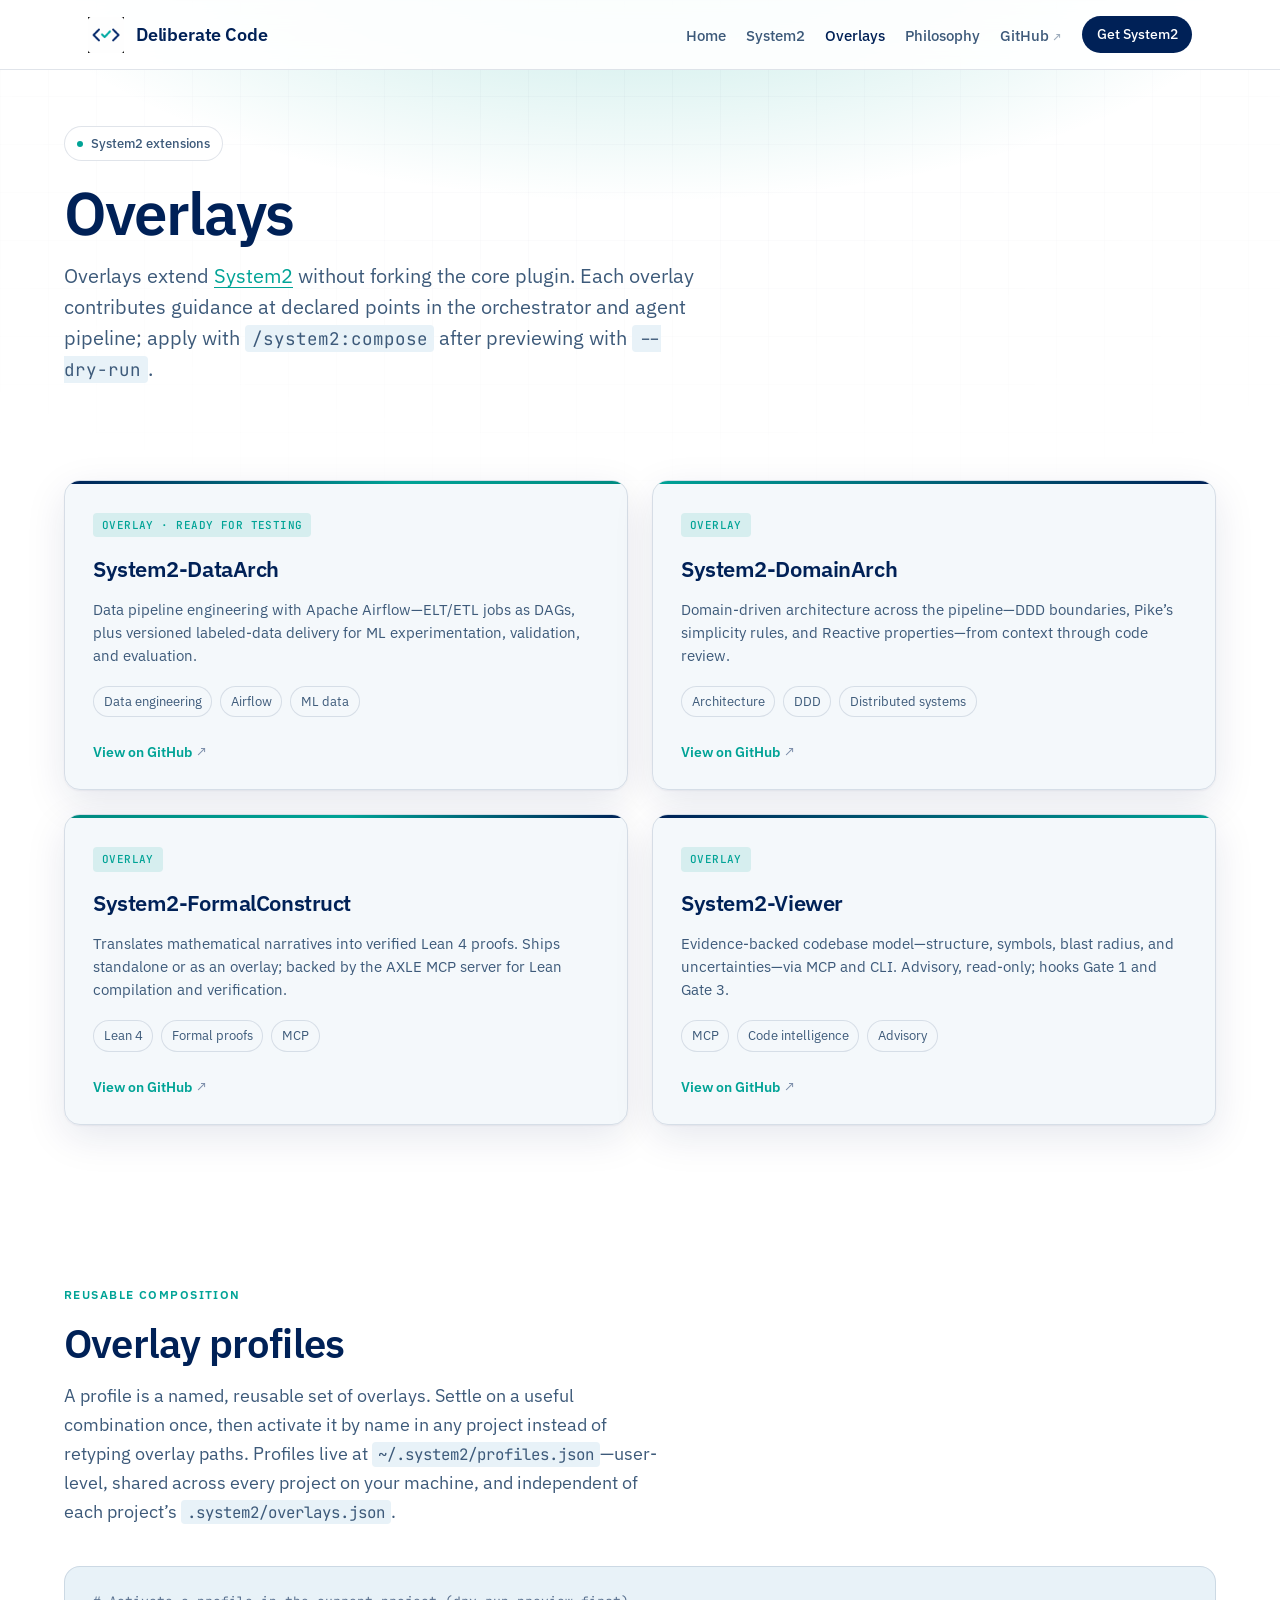
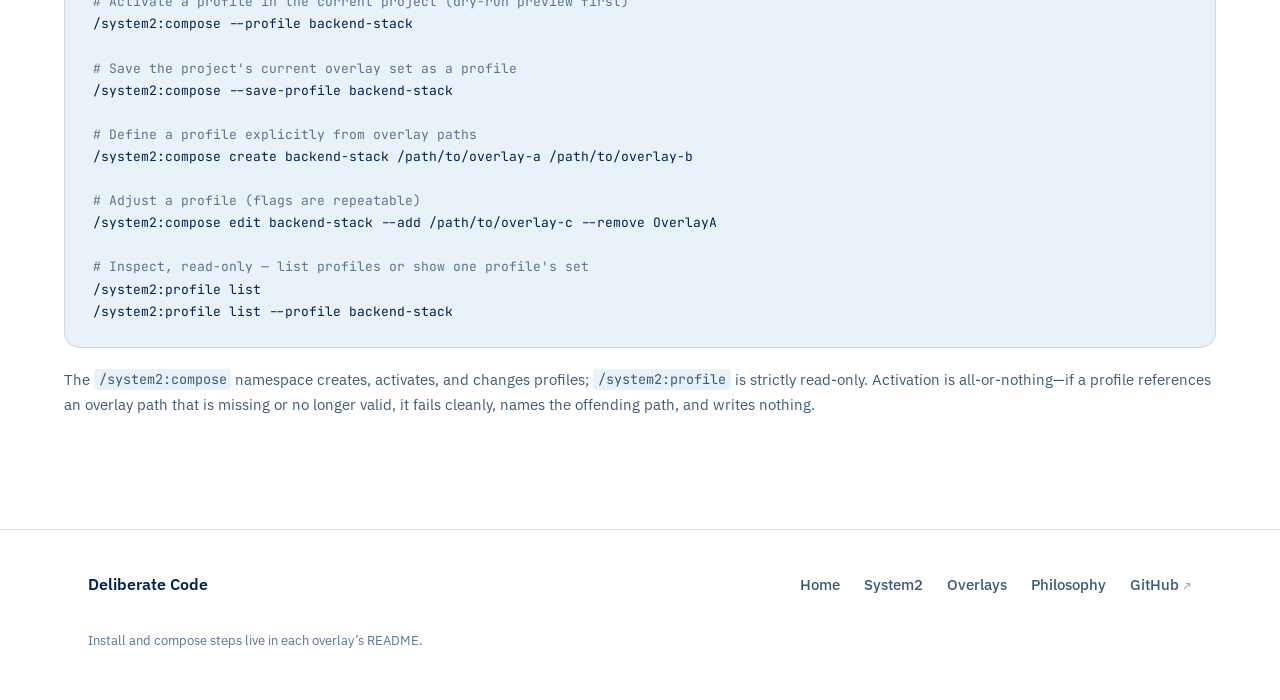
==== commit 48289743: "overlays: badge DataArch "ready for testing" (build complete) DataArch's 26 dp- contributions are bu" ====
--- a/overlays/index.html
+++ b/overlays/index.html
@@ -75,7 +75,7 @@
               rel="noopener noreferrer"
             >
               <span class="overlay-card-accent" aria-hidden="true"></span>
-              <span class="overlay-card-badge">overlay · in design</span>
+              <span class="overlay-card-badge">overlay · ready for testing</span>
               <h2 class="overlay-card-title">System2-DataArch</h2>
               <p class="overlay-card-desc">
                 Data pipeline engineering with Apache Airflow—ELT/ETL jobs as
